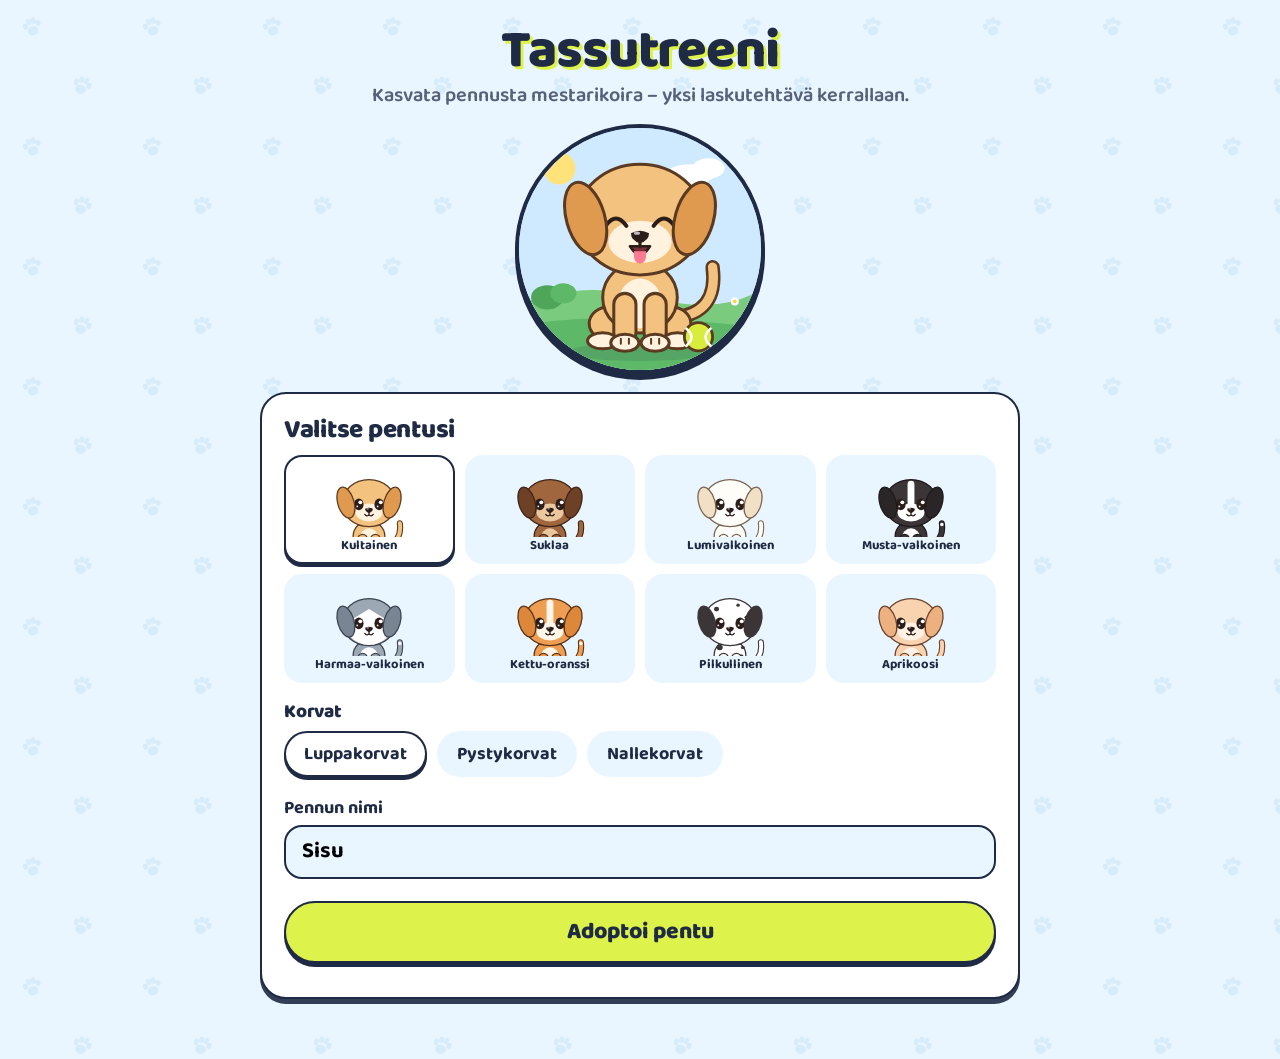
==== index.html @ 058d9b36 "Tassutreeni: koirateemainen matematiikan harjoituspeli Co-Authored-By: Claude Opus 5.5 <noreply@anth" ====
<!doctype html>
<html lang="fi">
<head>
  <meta charset="utf-8">
  <meta name="viewport" content="width=device-width, initial-scale=1, viewport-fit=cover">
  <title>Tassutreeni</title>
  <meta name="description" content="Kasvata pennusta mestarikoira laskemalla – matematiikan kokeeseen valmistava peli.">
  <meta name="theme-color" content="#CFEAFF">
  <link rel="icon" href="data:image/svg+xml,%3Csvg xmlns='http://www.w3.org/2000/svg' viewBox='0 0 40 40'%3E%3Cg fill='%23F0466F'%3E%3Cellipse cx='20' cy='27' rx='10' ry='8.5'/%3E%3Cellipse cx='9' cy='16' rx='4.6' ry='5.8'/%3E%3Cellipse cx='17' cy='9.5' rx='4.6' ry='6'/%3E%3Cellipse cx='26' cy='9.5' rx='4.6' ry='6'/%3E%3Cellipse cx='33' cy='16.5' rx='4.6' ry='5.8'/%3E%3C/g%3E%3C/svg%3E">
  <link rel="preload" href="fonts/baloo-2-latin-700-normal.woff2" as="font" type="font/woff2" crossorigin>
  <link rel="stylesheet" href="css/style.css">
</head>
<body>
  <div id="app" aria-live="polite"></div>
  <div id="overlay" class="overlay" hidden></div>
  <div id="toast" class="toast" role="status" hidden></div>
  <noscript><p class="noscript">Tassutreeni tarvitsee JavaScriptin toimiakseen.</p></noscript>
  <script src="js/dogs.js"></script>
  <script src="js/tips.js"></script>
  <script src="js/questions.js"></script>
  <script src="js/app.js"></script>
</body>
</html>
---- css/style.css ----
/* Tassutreeni – ulkoasu
   Linja: piirroskoirien ääriviivat ja tarramaiset, painettavat elementit.
   Päätoimintoväri on tennispallon keltavihreä. */

@font-face { font-family: 'Baloo 2'; font-style: normal; font-weight: 500; font-display: swap; src: url('../fonts/baloo-2-latin-500-normal.woff2') format('woff2'); }
@font-face { font-family: 'Baloo 2'; font-style: normal; font-weight: 600; font-display: swap; src: url('../fonts/baloo-2-latin-600-normal.woff2') format('woff2'); }
@font-face { font-family: 'Baloo 2'; font-style: normal; font-weight: 700; font-display: swap; src: url('../fonts/baloo-2-latin-700-normal.woff2') format('woff2'); }
@font-face { font-family: 'Baloo 2'; font-style: normal; font-weight: 800; font-display: swap; src: url('../fonts/baloo-2-latin-800-normal.woff2') format('woff2'); }

:root {
  --sky: #EAF6FF;
  --sky-2: #CFEAFF;
  --grass: #4CB86E;
  --grass-deep: #23784A;
  --ball: #DDF24A;
  --ball-deep: #C2D82B;
  --collar: #F0466F;
  --collar-soft: #FFE3EA;
  --ink: #1F2A44;
  --ink-soft: #56617A;
  --paper: #FFFFFF;
  --line: #D3E4F2;
  --ok: #24A862;
  --ok-bg: #E2F7EA;
  --warn-bg: #FFF4D6;
  --c-y: #CFE3FF;
  --c-k: #FFD6E0;
  --c-s: #FFF0B3;
  --c-t: #D3F1CC;
  --c-tt: #E8DCFF;
  --r-lg: 26px;
  --r-md: 18px;
  --r-sm: 12px;
  --stroke: 2.5px solid var(--ink);
  --lift: 0 4px 0 var(--ink);
  --font: 'Baloo 2', 'Trebuchet MS', 'Segoe UI', system-ui, sans-serif;
}

* { box-sizing: border-box; }
html { -webkit-text-size-adjust: 100%; }
body {
  margin: 0;
  min-height: 100vh;
  font-family: var(--font);
  font-size: 18px;
  line-height: 1.45;
  color: var(--ink);
  background-color: var(--sky);
  background-image: url("data:image/svg+xml,%3Csvg xmlns='http://www.w3.org/2000/svg' width='120' height='120' viewBox='0 0 120 120'%3E%3Cg fill='%23D7ECFB'%3E%3Cg transform='translate(18 20) rotate(-18) scale(.55)'%3E%3Cellipse cx='20' cy='27' rx='10' ry='8.5'/%3E%3Cellipse cx='9' cy='16' rx='4.6' ry='5.8'/%3E%3Cellipse cx='17' cy='9.5' rx='4.6' ry='6'/%3E%3Cellipse cx='26' cy='9.5' rx='4.6' ry='6'/%3E%3Cellipse cx='33' cy='16.5' rx='4.6' ry='5.8'/%3E%3C/g%3E%3Cg transform='translate(74 72) rotate(16) scale(.55)'%3E%3Cellipse cx='20' cy='27' rx='10' ry='8.5'/%3E%3Cellipse cx='9' cy='16' rx='4.6' ry='5.8'/%3E%3Cellipse cx='17' cy='9.5' rx='4.6' ry='6'/%3E%3Cellipse cx='26' cy='9.5' rx='4.6' ry='6'/%3E%3Cellipse cx='33' cy='16.5' rx='4.6' ry='5.8'/%3E%3C/g%3E%3C/g%3E%3C/svg%3E");
  padding-bottom: env(safe-area-inset-bottom);
}
button { font: inherit; color: inherit; cursor: pointer; }
button:disabled { cursor: default; }
:focus-visible { outline: 3px solid var(--collar); outline-offset: 3px; border-radius: 10px; }
h1, h2, h3 { line-height: 1.1; margin: 0 0 .4em; font-weight: 800; letter-spacing: -0.01em; }
h1 { font-size: 34px; }
h2 { font-size: 26px; }
h3 { font-size: 19px; margin-top: 1em; }
p { margin: 0 0 .7em; }
svg { display: block; }
.noscript { padding: 24px; }

#app { max-width: 760px; margin: 0 auto; padding: 12px 16px 40px; }

/* ---------- Painikkeet ---------- */
.cta {
  display: inline-flex; align-items: center; justify-content: center; gap: 8px;
  min-height: 54px; padding: 8px 26px;
  background: var(--ball); border: var(--stroke); border-radius: 999px;
  box-shadow: var(--lift); font-size: 21px; font-weight: 800;
  transition: transform .08s ease, box-shadow .08s ease;
}
.cta:active:not(:disabled) { transform: translateY(3px); box-shadow: 0 1px 0 var(--ink); }
.cta:disabled { opacity: .45; }
.cta.big { min-height: 62px; font-size: 23px; padding: 10px 34px; }
.cta.alt { background: #FFFFFF; }
.ghost {
  min-height: 48px; padding: 6px 20px; border-radius: 999px;
  background: transparent; border: 2.5px dashed var(--ink-soft); color: var(--ink);
  font-weight: 700; font-size: 18px;
}
.ghost.danger { border-color: var(--collar); color: #B3173E; }
.icon-btn {
  width: 48px; height: 48px; flex: none; display: grid; place-items: center;
  background: var(--paper); border: var(--stroke); border-radius: 50%; box-shadow: 0 3px 0 var(--ink);
}
.icon-btn svg { width: 26px; height: 26px; }
.icon-btn:active { transform: translateY(2px); box-shadow: 0 1px 0 var(--ink); }
.btn-row { display: flex; flex-wrap: wrap; gap: 12px; align-items: center; margin-top: 14px; }

.card {
  background: var(--paper); border: var(--stroke); border-radius: var(--r-lg);
  box-shadow: 0 5px 0 rgba(31, 42, 68, .9); padding: 22px; margin-bottom: 20px;
}

/* ---------- Ylätunniste: koiranmerkki ---------- */
.hud { display: flex; align-items: center; gap: 12px; margin-bottom: 16px; }
.tag {
  width: 58px; height: 58px; padding: 0; flex: none; border-radius: 50%;
  background: radial-gradient(circle at 35% 30%, #FFFFFF, #E4EDF5 70%); border: 3px solid var(--ink);
  box-shadow: 0 3px 0 var(--ink); overflow: hidden; position: relative;
}
.tag svg { width: 100%; height: 100%; }
.tag::before { content: ''; position: absolute; top: -9px; left: 50%; width: 14px; height: 14px; margin-left: -7px; border: 3px solid var(--ink); border-radius: 50%; background: var(--sky); }
.hud-name { flex: 1; min-width: 0; line-height: 1.1; }
.hud-name b { display: block; font-size: 22px; white-space: nowrap; overflow: hidden; text-overflow: ellipsis; }
.hud-name span { font-size: 15px; color: var(--ink-soft); font-weight: 600; }
.hud-bones {
  display: flex; align-items: center; gap: 6px; padding: 4px 14px 4px 10px; min-height: 44px;
  background: var(--paper); border: var(--stroke); border-radius: 999px; font-size: 20px;
}
.hud-bones.small { min-height: 40px; font-size: 18px; }
.ico-bone { width: 34px; height: 17px; flex: none; }

/* ---------- Adoptio ---------- */
.adopt-hero { text-align: center; padding-top: 10px; }
.logo {
  font-size: 54px; letter-spacing: -0.02em; margin: 0; color: var(--ink);
  text-shadow: 3px 3px 0 var(--ball);
}
.tagline { font-size: 20px; color: var(--ink-soft); font-weight: 600; }
.adopt-preview { width: 250px; height: 250px; margin: 6px auto 18px; border-radius: 50%; overflow: hidden; border: 4px solid var(--ink); box-shadow: 0 6px 0 var(--ink); background: var(--sky-2); }
.adopt-preview svg { width: 100%; height: 100%; }
.swatches { display: grid; grid-template-columns: repeat(4, minmax(0, 1fr)); gap: 10px; }
.swatch {
  min-width: 0; display: flex; flex-direction: column; align-items: center; gap: 2px; padding: 8px 4px;
  background: var(--sky); border: 2.5px solid transparent; border-radius: var(--r-md);
  font-size: 13px; font-weight: 700; line-height: 1.15; text-align: center; hyphens: manual;
}
.swatch svg { width: 72px; max-width: 100%; height: auto; aspect-ratio: 1; }
.swatch.on { background: #FFFFFF; border-color: var(--ink); box-shadow: 0 3px 0 var(--ink); }
.swatches.small { grid-template-columns: repeat(8, 1fr); gap: 6px; }
.swatch.small { padding: 4px; }
.swatch.small svg { width: 100%; height: auto; }
.pills { display: flex; flex-wrap: wrap; gap: 10px; }
.pill { min-height: 46px; padding: 6px 18px; border-radius: 999px; background: var(--sky); border: 2.5px solid transparent; font-weight: 700; }
.pill.on { background: #FFFFFF; border-color: var(--ink); box-shadow: 0 3px 0 var(--ink); }
.namefield { display: block; margin: 18px 0; }
.namefield span { display: block; font-weight: 700; margin-bottom: 4px; }
.namefield input {
  width: 100%; min-height: 54px; padding: 8px 16px; font: inherit; font-size: 22px; font-weight: 700;
  border: var(--stroke); border-radius: var(--r-md); background: var(--sky);
}
.adopt-card .cta { width: 100%; }

/* ---------- Koti ---------- */
.hero {
  display: grid; grid-template-columns: minmax(0, 1.15fr) minmax(0, 1fr); gap: 18px; align-items: center;
  background: var(--paper); border: var(--stroke); border-radius: var(--r-lg); box-shadow: 0 5px 0 var(--ink);
  padding: 14px; margin-bottom: 18px;
}
.hero-scene { position: relative; border-radius: 20px; overflow: hidden; border: var(--stroke); aspect-ratio: 1; }
.hero-scene svg { width: 100%; height: 100%; }
.bubble {
  position: absolute; left: 10px; top: 10px; right: 34%; margin: 0;
  background: #FFFFFF; border: var(--stroke); border-radius: 18px 18px 18px 4px;
  padding: 8px 12px; font-size: 15px; line-height: 1.25; font-weight: 600;
}
.hero-info h1 { font-size: 40px; margin-bottom: 0; overflow-wrap: anywhere; }
.stage-line { font-size: 20px; font-weight: 700; color: var(--grass-deep); }
.meter { height: 20px; border: var(--stroke); border-radius: 999px; background: var(--sky); overflow: hidden; }
.meter span { display: block; height: 100%; background: repeating-linear-gradient(-45deg, var(--grass), var(--grass) 10px, #5FC77F 10px, #5FC77F 20px); border-right: 2.5px solid var(--ink); }
.meter span[style="width:0%"] { border-right: 0; }
.meter-label { font-size: 15px; color: var(--ink-soft); margin-top: 6px; font-weight: 600; }

.tiles { display: grid; grid-template-columns: repeat(4, 1fr); gap: 12px; margin-bottom: 26px; }
.tile {
  display: flex; flex-direction: column; align-items: flex-start; gap: 2px; text-align: left;
  padding: 12px; background: var(--paper); border: var(--stroke); border-radius: var(--r-md); box-shadow: 0 4px 0 var(--ink);
}
.tile:active { transform: translateY(3px); box-shadow: 0 1px 0 var(--ink); }
.tile-ico svg { width: 44px; height: 44px; margin-bottom: 4px; }
.tile b { font-size: 18px; line-height: 1.1; }
.tile > span:last-child { font-size: 14px; line-height: 1.2; color: var(--ink-soft); font-weight: 600; }

.path-wrap h2 { margin-bottom: 4px; }
.path-wrap .sub { color: var(--ink-soft); font-weight: 600; max-width: 60ch; }
.path { position: relative; margin-top: 8px; }
.trail { position: absolute; inset: 0; width: 100%; height: 100%; }
.trail path { fill: none; stroke: #B8DDB1; stroke-width: 26; stroke-linecap: round; }
.station {
  position: absolute; width: 84px; height: 84px; margin: -42px 0 0 -42px; padding: 10px;
  background: #FFFFFF; border: 3px solid var(--ink); border-radius: 50%; box-shadow: 0 5px 0 var(--ink);
  transition: transform .1s ease;
}
.station:active { transform: translateY(3px); box-shadow: 0 2px 0 var(--ink); }
.station .obstacle { width: 100%; height: 100%; }
.station.tier-1 { background: #FCE5D3; }
.station.tier-2 { background: #EEF2F7; }
.station.tier-3 { background: #FFF2B8; }
.st-rosette { position: absolute; right: -14px; top: -16px; }
.ico-rosette { width: 34px; height: 40px; }
.st-next { position: absolute; left: -16px; top: -12px; width: 34px; height: 34px; padding: 4px; background: #FFFFFF; border: 2.5px solid var(--ink); border-radius: 50%; }
.st-next svg { width: 100%; height: 100%; }
.is-next { animation: nudge 1.6s ease-in-out infinite; }
@keyframes nudge { 0%, 100% { transform: translateY(0); } 50% { transform: translateY(-6px); } }
.st-label {
  position: absolute; transform: translateY(-50%); max-width: 42%;
  background: #FFFFFF; border: 2px solid var(--ink); border-radius: 14px; padding: 6px 12px; line-height: 1.15;
}
.st-label.to-left { text-align: right; }
.st-label b { display: block; font-size: 18px; }
.st-label span { display: block; font-size: 14px; color: var(--ink-soft); font-weight: 600; }
.st-stars { display: flex; gap: 2px; margin-top: 3px; }
.st-label.to-left .st-stars { justify-content: flex-end; }
.ico-star { width: 16px; height: 16px; }

/* ---------- Tehtävänäkymä ---------- */
.qhead { display: flex; align-items: center; gap: 12px; margin-bottom: 8px; }
.qtitle { flex: 1; min-width: 0; line-height: 1.1; }
.qtitle b { display: block; font-size: 24px; }
.qtitle span { font-size: 15px; color: var(--ink-soft); font-weight: 600; }
.paws { display: flex; flex-wrap: wrap; gap: 4px; margin: 4px 0 12px; }
.paw { width: 30px; height: 30px; color: #C9D7E6; display: block; }
.paw svg { width: 100%; height: 100%; }
.paw.p-now { color: var(--ink); }
.paw.p-first { color: var(--ok); }
.paw.p-retry { color: #F2B21B; }
.paw.p-miss { color: var(--collar); }
.screen-level .paws { gap: 3px; }

.qmain.has-pad { display: grid; gap: 16px; }
.qcard {
  position: relative; background: var(--paper); border: var(--stroke); border-radius: var(--r-lg);
  box-shadow: 0 5px 0 var(--ink); padding: 18px 18px 20px;
}
.q-dog {
  position: absolute; right: 12px; top: -26px; width: 72px; height: 72px; border-radius: 50%;
  background: var(--sky-2); border: 3px solid var(--ink); overflow: hidden;
}
.q-dog svg { width: 100%; height: 100%; }
.stepinfo { display: inline-block; font-size: 14px; font-weight: 700; background: var(--sky); border-radius: 999px; padding: 1px 10px; margin-bottom: 6px; }
.lead { font-size: 20px; font-weight: 600; padding-right: 70px; line-height: 1.3; }
.big { font-size: 44px; font-weight: 800; line-height: 1.1; margin: 4px 0 12px; font-variant-numeric: tabular-nums; overflow-wrap: anywhere; }
.big .words { display: block; font-size: 26px; line-height: 1.25; }
.big.is-text { font-size: 25px; line-height: 1.25; margin-top: 8px; }
.big .blank { display: inline-block; min-width: 1.4em; text-align: center; border-bottom: 4px solid var(--collar); color: var(--collar); }
.cmp { display: inline-flex; flex-wrap: wrap; align-items: center; gap: 12px; }
.cmp-box { display: inline-grid; place-items: center; width: 1.2em; height: 1.2em; border: 3px dashed var(--ink-soft); border-radius: 12px; color: var(--ink-soft); font-size: .8em; }
.qhtml { margin: 4px 0 12px; }
.story { font-size: 21px; line-height: 1.4; background: var(--sky); border-radius: var(--r-md); padding: 12px 16px; }
.story.small { font-size: 17px; color: var(--ink-soft); }
.expr { font-size: 28px; font-weight: 800; }

.chips { display: flex; flex-wrap: wrap; align-items: center; gap: 8px; }
.chip { padding: 6px 14px; border: 2.5px solid var(--ink); border-radius: 12px; font-size: 22px; font-weight: 700; }
.chip-plus { font-size: 24px; font-weight: 800; }
.c-t { background: var(--c-t); } .c-s { background: var(--c-s); } .c-k { background: var(--c-k); } .c-y { background: var(--c-y); }

table.tsky, table.seq-table { border-collapse: separate; border-spacing: 4px; margin: 8px 0; }
table.tsky th, table.tsky td { width: 44px; height: 40px; text-align: center; border: 2px solid var(--ink); border-radius: 8px; font-size: 22px; font-weight: 800; }
table.seq-table td { min-width: 52px; height: 42px; text-align: center; border: 2px solid var(--ink); border-radius: 8px; font-size: 20px; font-weight: 700; padding: 0 6px; background: #E9F7EC; }
table.seq-table tr:nth-child(2) td { background: #FFF4D6; }
table.seq-table tr:nth-child(3) td { background: #E8F1FF; }
table.seq-table td.q { background: #FFFFFF; border-style: dashed; color: var(--collar); font-weight: 800; }

.code { display: flex; flex-wrap: wrap; gap: 6px; margin-bottom: 10px; }
.code b { min-width: 44px; padding: 6px 8px; text-align: center; border: 2.5px solid var(--ink); border-radius: 10px; background: var(--c-s); font-size: 24px; }
.abc { display: grid; grid-template-columns: repeat(auto-fill, minmax(38px, 1fr)); gap: 4px; font-size: 13px; }
.abc span { display: flex; flex-direction: column; align-items: center; padding: 2px 0; border-radius: 8px; background: var(--sky); font-weight: 600; color: var(--ink-soft); }
.abc b { font-size: 17px; color: var(--ink); }

.clues { margin: 0; padding-left: 22px; font-size: 20px; }
.clues li { margin: 4px 0; }
.bags { display: grid; grid-template-columns: repeat(3, 1fr); gap: 10px; }
.bag { display: flex; flex-wrap: wrap; gap: 6px; padding: 26px 10px 12px; background: #FF9F59; border: var(--stroke); border-radius: 22px 22px 18px 18px; position: relative; justify-content: center; }
.bag-name { position: absolute; top: 2px; left: 0; right: 0; text-align: center; font-size: 14px; font-weight: 700; }
.coin { width: 50px; height: 50px; display: grid; place-items: center; border-radius: 50%; background: #FFFFFF; border: 2px solid var(--ink); font-size: 16px; font-weight: 800; }
.rows-svg { width: 100%; max-width: 320px; margin-top: 8px; }
.lines-svg { width: 100%; max-width: 420px; margin: 0 auto; }

/* Monivalinnat */
.opts { display: grid; gap: 12px; }
.opts.layout-list { grid-template-columns: 1fr; }
.opts.layout-grid { grid-template-columns: repeat(2, 1fr); }
.opts.layout-symbols { grid-template-columns: repeat(3, 96px); justify-content: center; }
.opts.layout-signs { grid-template-columns: repeat(auto-fit, minmax(150px, 1fr)); }
.opt {
  position: relative; min-height: 58px; padding: 10px 16px; text-align: left;
  background: #FFFFFF; border: var(--stroke); border-radius: var(--r-md); box-shadow: 0 4px 0 var(--ink);
  font-size: 21px; font-weight: 700; line-height: 1.2;
}
.opt:active:not(:disabled) { transform: translateY(3px); box-shadow: 0 1px 0 var(--ink); }
.layout-symbols .opt { height: 96px; text-align: center; font-size: 46px; border-radius: 50%; padding: 0; }
.layout-signs .opt { text-align: center; padding: 30px 12px 14px; background: #F7D9A8; border-radius: 14px; font-size: 24px; }
.layout-signs .opt::before { content: ''; position: absolute; left: 50%; top: -14px; width: 10px; height: 18px; margin-left: -5px; background: #A86B3C; border: 2px solid var(--ink); border-radius: 3px; }
.layout-signs .opt::after { content: ''; position: absolute; left: 12px; right: 12px; top: 10px; height: 0; border-top: 3px dotted #A86B3C; }
.opt.good { background: var(--ok-bg); border-color: var(--ok); box-shadow: 0 4px 0 var(--ok); }
.opt.bad { background: var(--collar-soft); border-color: var(--collar); box-shadow: none; transform: translateY(3px); opacity: .7; text-decoration: line-through; text-decoration-thickness: 2px; }
.opt.reveal { background: var(--ok-bg); border-color: var(--ok); box-shadow: 0 0 0 4px rgba(36, 168, 98, .25); }
.layout-symbols .opt.bad { text-decoration: none; }

/* Vastauskentät */
.numrow { display: flex; align-items: center; gap: 10px; }
.field {
  display: inline-flex; align-items: center; justify-content: center; vertical-align: middle;
  min-width: 70px; height: 52px; padding: 0 10px; margin: 2px;
  background: var(--sky); border: 2.5px dashed var(--ink-soft); border-radius: 12px;
  font-size: 28px; font-weight: 800; font-variant-numeric: tabular-nums; cursor: pointer;
}
.field.big-field { min-width: 170px; height: 70px; font-size: 40px; }
.field.active { background: #FFFFFF; border: 3px solid var(--ink); box-shadow: 0 0 0 4px var(--ball); }
.field.active:empty::after { content: ''; width: 3px; height: 1.1em; background: var(--ink); animation: caret 1s steps(1) infinite; }
@keyframes caret { 50% { opacity: 0; } }
.field.good { border: 3px solid var(--ok); background: var(--ok-bg); }
.field.bad { border: 3px solid var(--collar); background: var(--collar-soft); }
.unit { font-size: 28px; font-weight: 800; }
.fill { font-size: 24px; font-weight: 700; line-height: 2.1; }
.fill-txt { white-space: normal; }

/* Allekkain-ruudukko (värit kuten kirjassa: T vihreä, S keltainen, K punainen, Y sininen) */
.vgrid {
  --cs: min(54px, calc((100vw - 90px) / var(--cols)));
  display: grid; grid-template-columns: repeat(var(--cols), var(--cs)); width: max-content; margin: 6px auto 4px;
  font-variant-numeric: tabular-nums;
}
.g-cell { height: var(--cs); display: grid; place-items: center; font-size: calc(var(--cs) * .62); font-weight: 800; border-right: 1.5px solid rgba(31, 42, 68, .18); border-bottom: 1.5px solid rgba(31, 42, 68, .18); }
.g-sign { background: transparent; border-right: 0; font-size: calc(var(--cs) * .66); }
.g-head { height: calc(var(--cs) * .62); font-size: calc(var(--cs) * .4); border: 0; }
.g-head.p0 { color: #2F6FD6; } .g-head.p1 { color: #D9365F; } .g-head.p2 { color: #B98A00; } .g-head.p3 { color: #2E8B3E; } .g-head.p4 { color: #7B55D6; }
.g-headrow { height: calc(var(--cs) * .62); }
.p0 { background: var(--c-y); } .p1 { background: var(--c-k); } .p2 { background: var(--c-s); } .p3 { background: var(--c-t); } .p4 { background: var(--c-tt); }
.g-head.p0, .g-head.p1, .g-head.p2, .g-head.p3, .g-head.p4 { background: transparent; }
.g-carry { height: calc(var(--cs) * .62); font-size: calc(var(--cs) * .36); color: var(--collar); cursor: pointer; border-bottom-style: dashed; }
.g-carrylbl { height: calc(var(--cs) * .62); font-size: 11px; font-weight: 700; color: var(--ink-soft); }
.g-carrylbl span { transform: rotate(-90deg); display: block; }
.line-below { border-bottom: 3.5px solid var(--ink) !important; }
.g-in { cursor: pointer; position: relative; }
.g-in.active { box-shadow: inset 0 0 0 3px var(--ink); background-color: #FFFFFF; }
.g-in.active:empty::after { content: ''; width: 3px; height: 55%; background: var(--ink); animation: caret 1s steps(1) infinite; }
.g-carry.active { box-shadow: inset 0 0 0 2.5px var(--collar); background-color: #FFFFFF; }
.g-in.fixed { color: var(--ink-soft); cursor: default; }
.g-in.row-good { color: var(--ok); }
.g-in.row-bad { color: #C21E4A; background-image: repeating-linear-gradient(45deg, rgba(240, 70, 111, .12) 0 6px, transparent 6px 12px); }
.g-shown { color: var(--ink); }
.g-sol { color: var(--ok); }
.shown { margin-bottom: 12px; }
.ghost + .scratch, .scratch { margin-top: 12px; padding: 10px; border: 2.5px dashed var(--line); border-radius: var(--r-md); }
.widget > .ghost { margin-top: 14px; }
.scratch-note { font-size: 14px; color: var(--ink-soft); margin: 0 0 4px; text-align: center; }

/* Numeronäppäimistö */
.pad-area { display: flex; flex-direction: column; align-items: center; gap: 14px; }
.pad-area.locked { opacity: .4; pointer-events: none; }
.numpad { display: grid; grid-template-columns: repeat(3, 76px); gap: 10px; }
.key {
  height: 62px; background: #FFFFFF; border: var(--stroke); border-radius: 16px; box-shadow: 0 4px 0 var(--ink);
  font-size: 30px; font-weight: 800; display: grid; place-items: center;
}
.key:active { transform: translateY(3px); box-shadow: 0 1px 0 var(--ink); }
.key-fn { background: var(--sky); }
.key svg { width: 30px; height: 30px; }
.check { min-width: 248px; }

/* Palaute */
.feedback { margin-top: 16px; padding: 14px 16px; border-radius: var(--r-md); border: var(--stroke); font-size: 19px; }
.feedback.good { background: var(--ok-bg); border-color: var(--ok); }
.feedback.hint { background: var(--warn-bg); }
.feedback.solution { background: #F1F6FB; }
.hint-txt { margin-top: 6px; font-weight: 500; }
.answer { margin: 10px 0; font-size: 21px; }
.solgrid { margin-top: 8px; }

/* ---------- Palkintokortti ---------- */
.overlay {
  position: fixed; inset: 0; z-index: 40; display: grid; place-items: center; padding: 16px;
  background: rgba(31, 42, 68, .55); overflow-y: auto;
}
.overlay[hidden] { display: none; }
.reward, .settings {
  position: relative; width: min(460px, 100%); background: #FFFFFF; border: 3px solid var(--ink);
  border-radius: 30px; box-shadow: 0 8px 0 var(--ink); padding: 22px 22px 24px; text-align: center;
  animation: pop .35s cubic-bezier(.2, 1.5, .4, 1);
}
.settings { text-align: left; width: min(560px, 100%); }
@keyframes pop { from { transform: scale(.7); opacity: 0; } to { transform: scale(1); opacity: 1; } }
.reward-pic {
  position: relative; width: 230px; height: 230px; margin: -6px auto 6px; border-radius: 50%; overflow: hidden;
  background: radial-gradient(circle at 50% 45%, #FFF6C9 0 45%, #FFE27A 46% 70%, #FFD23F 71%); border: 3px solid var(--ink);
}
.reward-pic svg { width: 100%; height: 100%; }
.reward-pic .photo { width: 100%; height: 100%; object-fit: cover; display: block; }
.credit { position: absolute; left: 0; right: 0; bottom: 8px; font-size: 11px; color: #FFFFFF; text-shadow: 0 1px 2px #000; }
.reward h2 { font-size: 36px; margin: 6px 0 2px; }
.reward-sub { color: var(--ink-soft); font-weight: 600; margin: 0 0 4px; }
.reward-bones { display: inline-flex; align-items: center; gap: 6px; font-size: 22px; font-weight: 800; margin: 2px 0 10px; }
.tip { text-align: left; border: var(--stroke); border-radius: var(--r-md); padding: 12px 14px 10px; margin: 6px 0 18px; }
.tip p { margin: 4px 0 0; font-size: 18px; line-height: 1.4; }
.tip-cat { display: inline-flex; align-items: center; gap: 6px; font-weight: 800; font-size: 16px; }
.ico-cat { width: 26px; height: 26px; }
.tip-hoito { background: #E6F5FF; }
.tip-kasvatus { background: #FFF6D8; }
.tip-leikki { background: #EAF8DE; }
.burst { position: absolute; left: 50%; top: 130px; width: 0; height: 0; pointer-events: none; }
.burst i { position: absolute; left: -12px; top: -12px; width: 24px; height: 24px; animation: fly var(--t) ease-out forwards; }
.ico-burst { width: 24px; height: 24px; }
@keyframes fly {
  0% { transform: rotate(var(--a)) translateY(0) scale(.4); opacity: 1; }
  100% { transform: rotate(var(--a)) translateY(calc(var(--d) * -1)) scale(1); opacity: 0; }
}

/* ---------- Tason loppu ja näyttely ---------- */
.done-card { text-align: center; }
.done-dog { position: relative; width: 240px; height: 240px; margin: 0 auto 10px; border-radius: 26px; overflow: hidden; border: var(--stroke); }
.done-dog > svg { width: 100%; height: 100%; }
.done-rosette { position: absolute; right: 8px; top: 8px; }
.done-rosette svg { filter: drop-shadow(0 2px 0 rgba(31, 42, 68, .35)); }
.ico-rosette-big { width: 70px; height: 82px; }
.stars-row { display: flex; justify-content: center; gap: 8px; margin: 8px 0; }
.ico-star-big { width: 46px; height: 46px; }
.done-stats { font-size: 20px; }
.done-bones { display: inline-flex; align-items: center; gap: 6px; font-size: 20px; font-weight: 700; }
.done-tip { color: var(--ink-soft); font-size: 16px; }
.grew { background: var(--ok-bg); border: 2.5px solid var(--ok); border-radius: var(--r-md); padding: 10px 14px; font-weight: 700; font-size: 19px; }
.done-card .btn-row, .verdict .btn-row { justify-content: center; }

.show-intro { text-align: center; }
.show-dog { width: 220px; height: 220px; margin: 0 auto; }
.show-dog svg { width: 100%; height: 100%; }
.rules { text-align: left; max-width: 520px; margin: 0 auto 16px; padding-left: 22px; }
.rules li { margin: 4px 0; }
.best { font-size: 19px; }
.verdict { text-align: center; }
.verdict-top { display: flex; align-items: center; justify-content: center; gap: 14px; }
.verdict-code { font-size: 64px; font-weight: 800; line-height: 1; margin: 0; }
.verdict-name { font-size: 20px; font-weight: 700; margin: 0; color: var(--ink-soft); text-align: left; }
.verdict-score { font-size: 24px; margin-top: 10px; }
.verdict-score b { font-size: 40px; }
.judge { font-size: 19px; max-width: 52ch; margin: 0 auto 8px; }
.practice-list { display: grid; gap: 10px; }
.practice {
  display: flex; align-items: center; gap: 12px; text-align: left; padding: 10px 14px;
  background: var(--sky); border: var(--stroke); border-radius: var(--r-md); box-shadow: 0 3px 0 var(--ink);
}
.practice .obstacle { width: 46px; height: 46px; flex: none; }
.practice span { flex: 1; line-height: 1.2; font-size: 16px; }
.practice b { display: block; font-size: 19px; }
.practice i { font-style: normal; font-weight: 700; color: #B3173E; white-space: nowrap; }

/* ---------- Kauppa ---------- */
.shop-hero { display: grid; grid-template-columns: 180px 1fr; gap: 18px; align-items: center; margin-bottom: 18px; }
.shop-dog { width: 180px; height: 180px; border-radius: 24px; overflow: hidden; border: var(--stroke); box-shadow: 0 4px 0 var(--ink); }
.shop-dog svg { width: 100%; height: 100%; }
.wallet { display: inline-flex; align-items: center; gap: 6px; font-size: 20px; font-weight: 700; background: #FFFFFF; border: var(--stroke); border-radius: 999px; padding: 4px 14px; }
.items { display: grid; grid-template-columns: repeat(auto-fill, minmax(120px, 1fr)); gap: 12px; }
.item { display: flex; flex-direction: column; align-items: center; gap: 6px; padding: 10px 8px 12px; border-radius: var(--r-md); background: var(--sky); border: 2.5px solid transparent; text-align: center; }
.item.worn { border-color: var(--ok); background: var(--ok-bg); }
.item-pic { width: 96px; height: 96px; border-radius: 50%; overflow: hidden; background: #FFFFFF; border: 2px solid var(--ink); }
.item-pic svg { width: 100%; height: 100%; }
.item b { font-size: 16px; line-height: 1.15; }
.mini { min-height: 40px; padding: 2px 14px; border-radius: 999px; background: #FFFFFF; border: var(--stroke); font-weight: 800; font-size: 16px; display: inline-flex; align-items: center; gap: 4px; box-shadow: 0 3px 0 var(--ink); }
.mini.buy { background: var(--ball); }
.mini.on { background: var(--ok-bg); }
.mini:disabled { opacity: .5; box-shadow: none; }
.mini .ico-bone { width: 26px; height: 13px; }

/* ---------- Leikkipuisto ---------- */
.game-card {
  display: flex; gap: 16px; align-items: center; width: 100%; text-align: left; margin-bottom: 16px;
  padding: 16px; background: #FFFFFF; border: var(--stroke); border-radius: var(--r-lg); box-shadow: 0 5px 0 var(--ink);
}
.game-card span { font-size: 17px; line-height: 1.35; color: var(--ink-soft); font-weight: 600; }
.game-card b { display: block; font-size: 24px; color: var(--ink); }
.ico-die { width: 64px; height: 64px; flex: none; }
.ico-die.big { width: 78px; height: 78px; }
.game-head { display: flex; align-items: center; gap: 12px; margin-bottom: 8px; }
.game-head h1 { margin: 0; font-size: 28px; }
.board { margin: 10px 0; }
.board-who { font-weight: 800; margin: 0 0 4px; }
.train { display: flex; flex-wrap: wrap; align-items: center; gap: 6px; }
.wagon { display: inline-flex; align-items: center; gap: 4px; padding: 6px 8px; background: #FFD9B8; border: var(--stroke); border-radius: 12px; font-weight: 800; font-size: 20px; }
.wagon.fixed { background: #E8F1FF; }
.wagon.result { background: var(--ball); min-width: 70px; justify-content: center; }
.op { font-size: 24px; font-weight: 800; }
.dslot { width: 44px; height: 48px; display: inline-grid; place-items: center; background: #FFFFFF; border: 2px solid var(--ink); border-radius: 10px; font-size: 26px; font-weight: 800; padding: 0; }
.dslot.empty { background: #FFF7EC; border-style: dashed; }
button.dslot.empty:not(:disabled) { background: var(--ball); border-style: solid; box-shadow: 0 3px 0 var(--ink); }
.train.sata .wagon { font-size: 17px; padding: 4px 6px; }
.train.sata .dslot { width: 36px; height: 40px; font-size: 22px; }
.dice-row { display: flex; align-items: center; gap: 16px; margin: 14px 0; min-height: 80px; }
.die-empty { width: 78px; height: 78px; border: 3px dashed var(--line); border-radius: 16px; flex: none; }
.game-msg { margin: 0; font-size: 18px; }

/* ---------- Edistyminen ---------- */
.prog-list { display: grid; gap: 8px; padding: 14px; }
.prog-row { display: grid; grid-template-columns: 40px 1fr minmax(80px, 140px); gap: 12px; align-items: center; text-align: left; padding: 8px 10px; background: var(--sky); border: 0; border-radius: 14px; }
.prog-name { line-height: 1.2; }
.prog-name b { display: block; font-size: 17px; }
.prog-name i { font-style: normal; font-size: 14px; color: var(--ink-soft); font-weight: 600; }
.prog-bar { height: 16px; border: 2px solid var(--ink); border-radius: 999px; background: #FFFFFF; overflow: hidden; }
.prog-bar span { display: block; height: 100%; }
.prog-bar .hi { background: var(--ok); } .prog-bar .mid { background: #F2B21B; } .prog-bar .lo { background: var(--collar); }
.weak { background: var(--warn-bg); border-radius: var(--r-md); padding: 10px 14px; font-weight: 600; }

/* ---------- Asetukset ---------- */
.switch { display: flex; align-items: flex-start; gap: 12px; margin: 14px 0; font-weight: 600; cursor: pointer; }
.switch input { width: 26px; height: 26px; flex: none; accent-color: var(--grass-deep); margin-top: 2px; }

/* ---------- Ilmoitus ---------- */
.toast {
  position: fixed; left: 50%; bottom: 24px; transform: translateX(-50%); z-index: 50;
  background: var(--ink); color: #FFFFFF; padding: 10px 20px; border-radius: 999px; font-weight: 700; font-size: 17px;
  max-width: calc(100% - 32px); text-align: center;
}
.toast[hidden] { display: none; }

/* ---------- Koiran animaatiot ---------- */
.dog-anim .tail { animation: wag .45s ease-in-out infinite alternate; }
.dog-anim .eye { animation: blink 4.6s infinite; transform-box: fill-box; transform-origin: center; }
.dog-anim .float { animation: float 2.4s ease-in-out infinite; }
@keyframes wag { from { transform: rotate(-12deg); } to { transform: rotate(14deg); } }
@keyframes blink { 0%, 94%, 100% { transform: scaleY(1); } 96% { transform: scaleY(.1); } }
@keyframes float { 0%, 100% { transform: translateY(0); } 50% { transform: translateY(-8px); } }
.reward .dog-anim .head { animation: tilt 1.4s ease-in-out infinite; transform-origin: 120px 140px; }
@keyframes tilt { 0%, 100% { transform: rotate(0); } 50% { transform: rotate(-6deg); } }

/* ---------- Leveämmät näytöt ---------- */
@media (min-width: 820px) {
  .qmain.has-pad { grid-template-columns: minmax(0, 1fr) 260px; align-items: start; }
  .pad-area { position: sticky; top: 16px; }
  .numpad { grid-template-columns: repeat(3, 72px); }
  .check { min-width: 0; width: 236px; }
  #app { max-width: 1000px; }
  .home, .complete, .shop, .park, .show, .progress, .adopt { max-width: 760px; margin: 0 auto; }
}

/* ---------- Kapeat puhelimet ---------- */
@media (max-width: 560px) {
  body { font-size: 17px; }
  #app { padding: 10px 12px 32px; }
  h1 { font-size: 28px; }
  .hero { grid-template-columns: 1fr; }
  .hero-info h1 { font-size: 32px; }
  .tiles { grid-template-columns: repeat(2, 1fr); }
  .swatches { grid-template-columns: repeat(4, 1fr); }
  .swatch svg { width: 60px; height: 60px; }
  .swatches.small { grid-template-columns: repeat(4, 1fr); }
  .logo { font-size: 44px; }
  .adopt-preview { width: 210px; height: 210px; }
  .big { font-size: 36px; }
  .lead { font-size: 18px; }
  .story { font-size: 19px; }
  .st-label { max-width: 40%; padding: 4px 8px; }
  .st-label b { font-size: 16px; }
  .st-label span { font-size: 12.5px; }
  .station { width: 72px; height: 72px; margin: -36px 0 0 -36px; padding: 8px; }
  .shop-hero { grid-template-columns: 120px 1fr; }
  .shop-dog { width: 120px; height: 120px; }
  .numpad { grid-template-columns: repeat(3, 1fr); width: 100%; max-width: 330px; }
  .check { width: 100%; max-width: 330px; }
  .bags { grid-template-columns: 1fr; }
  .opts.layout-symbols { grid-template-columns: repeat(3, 84px); }
  .layout-symbols .opt { height: 84px; }
  .reward-pic { width: 190px; height: 190px; }
  .reward h2 { font-size: 30px; }
  .prog-row { grid-template-columns: 34px 1fr 70px; }
}

@media (prefers-reduced-motion: reduce) {
  *, *::before, *::after { animation: none !important; transition: none !important; }
}
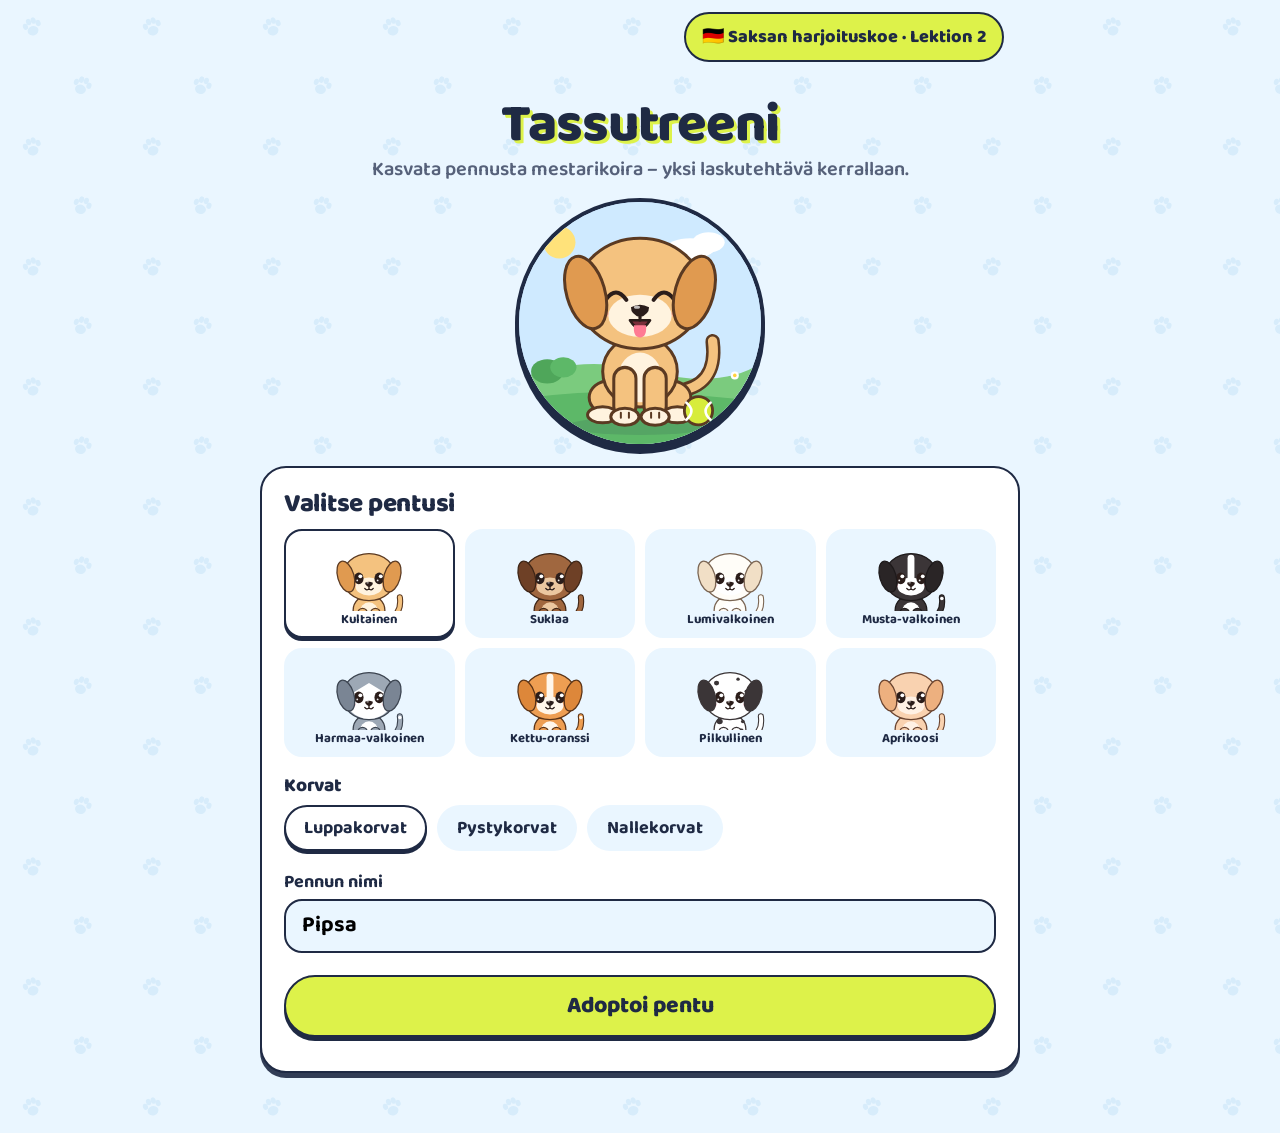
==== commit 72b255e9: "Link German practice exam from Tassutreeni homepage" ====
--- a/index.html
+++ b/index.html
@@ -11,6 +11,7 @@
   <link rel="stylesheet" href="css/style.css">
 </head>
 <body>
+  <nav aria-label="Muut harjoitukset" style="max-width:760px;margin:12px auto;padding:0 16px;text-align:right"><a href="saksa/" style="display:inline-block;background:#DDF24A;border:2px solid #1F2A44;border-radius:999px;padding:10px 16px;color:#1F2A44;font-weight:800;text-decoration:none">🇩🇪 Saksan harjoituskoe · Lektion 2</a></nav>
   <div id="app" aria-live="polite"></div>
   <div id="overlay" class="overlay" hidden></div>
   <div id="toast" class="toast" role="status" hidden></div>
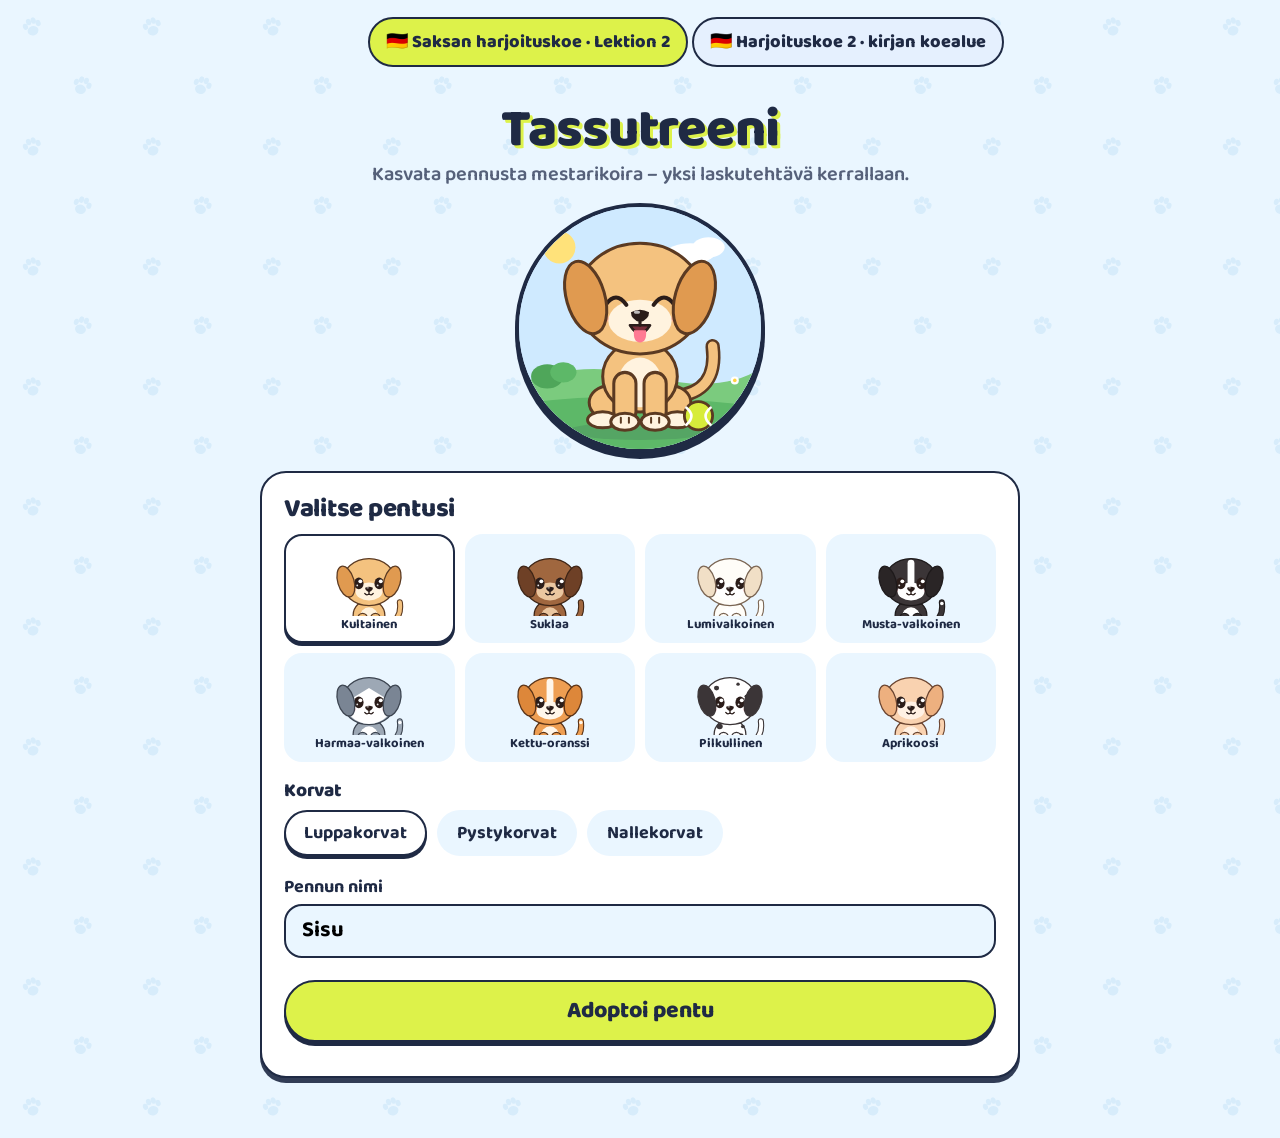
==== commit 63ca6981: "Link and describe textbook-aligned German practice exam 2 (index.html)" ====
--- a/index.html
+++ b/index.html
@@ -11,7 +11,7 @@
   <link rel="stylesheet" href="css/style.css">
 </head>
 <body>
-  <nav aria-label="Muut harjoitukset" style="max-width:760px;margin:12px auto;padding:0 16px;text-align:right"><a href="saksa/" style="display:inline-block;background:#DDF24A;border:2px solid #1F2A44;border-radius:999px;padding:10px 16px;color:#1F2A44;font-weight:800;text-decoration:none">🇩🇪 Saksan harjoituskoe · Lektion 2</a></nav>
+  <nav aria-label="Muut harjoitukset" style="max-width:760px;margin:12px auto;padding:0 16px;text-align:right"><a href="saksa/" style="display:inline-block;background:#DDF24A;border:2px solid #1F2A44;border-radius:999px;padding:10px 16px;color:#1F2A44;font-weight:800;text-decoration:none">🇩🇪 Saksan harjoituskoe · Lektion 2</a> <a href="saksa/koe2/" style="display:inline-block;background:#E5F0FE;border:2px solid #1F2A44;border-radius:999px;padding:10px 16px;color:#1F2A44;font-weight:800;text-decoration:none;margin-top:5px">🇩🇪 Harjoituskoe 2 · kirjan koealue</a></nav>
   <div id="app" aria-live="polite"></div>
   <div id="overlay" class="overlay" hidden></div>
   <div id="toast" class="toast" role="status" hidden></div>
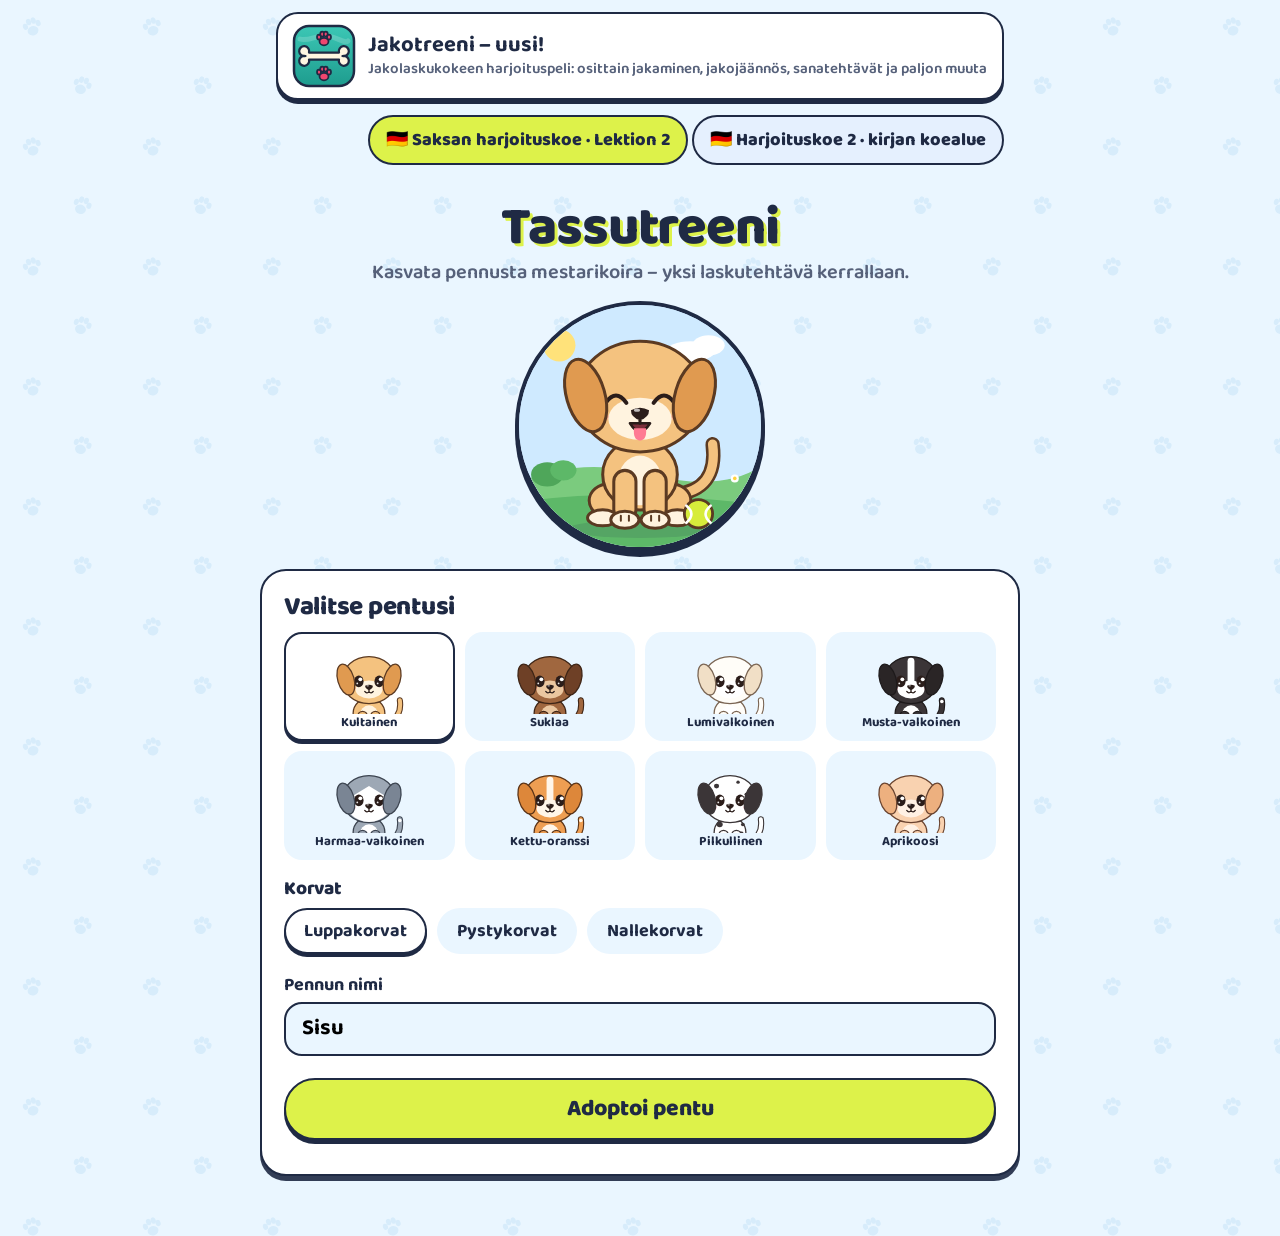
==== commit 9bd53ae8: "Jakotreeni: jakolaskukokeen harjoituspeli ja salasanasuojattu julkaisu - Uusi peli kansiossa jako/: " ====
--- a/index.html
+++ b/index.html
@@ -11,7 +11,7 @@
   <link rel="stylesheet" href="css/style.css">
 </head>
 <body>
-  <nav aria-label="Muut harjoitukset" style="max-width:760px;margin:12px auto;padding:0 16px;text-align:right"><a href="saksa/" style="display:inline-block;background:#DDF24A;border:2px solid #1F2A44;border-radius:999px;padding:10px 16px;color:#1F2A44;font-weight:800;text-decoration:none">🇩🇪 Saksan harjoituskoe · Lektion 2</a> <a href="saksa/koe2/" style="display:inline-block;background:#E5F0FE;border:2px solid #1F2A44;border-radius:999px;padding:10px 16px;color:#1F2A44;font-weight:800;text-decoration:none;margin-top:5px">🇩🇪 Harjoituskoe 2 · kirjan koealue</a></nav>
+  <nav aria-label="Muut harjoitukset" style="max-width:760px;margin:12px auto;padding:0 16px;text-align:right"><a href="jako/" style="display:flex;align-items:center;gap:12px;margin:0 0 10px;padding:10px 14px;background:#FFFFFF;border:2.5px solid #1F2A44;border-radius:22px;box-shadow:0 4px 0 #1F2A44;color:#1F2A44;text-decoration:none;text-align:left"><img src="jako/icon.svg" alt="" width="64" height="64" style="flex:none;width:64px;height:64px"><span style="display:block;line-height:1.2"><b style="display:block;font-size:22px">Jakotreeni – uusi!</b><span style="font-size:15px;font-weight:600;color:#56617A">Jakolaskukokeen harjoituspeli: osittain jakaminen, jakojäännös, sanatehtävät ja paljon muuta</span></span></a><a href="saksa/" style="display:inline-block;background:#DDF24A;border:2px solid #1F2A44;border-radius:999px;padding:10px 16px;color:#1F2A44;font-weight:800;text-decoration:none">🇩🇪 Saksan harjoituskoe · Lektion 2</a> <a href="saksa/koe2/" style="display:inline-block;background:#E5F0FE;border:2px solid #1F2A44;border-radius:999px;padding:10px 16px;color:#1F2A44;font-weight:800;text-decoration:none;margin-top:5px">🇩🇪 Harjoituskoe 2 · kirjan koealue</a></nav>
   <div id="app" aria-live="polite"></div>
   <div id="overlay" class="overlay" hidden></div>
   <div id="toast" class="toast" role="status" hidden></div>
